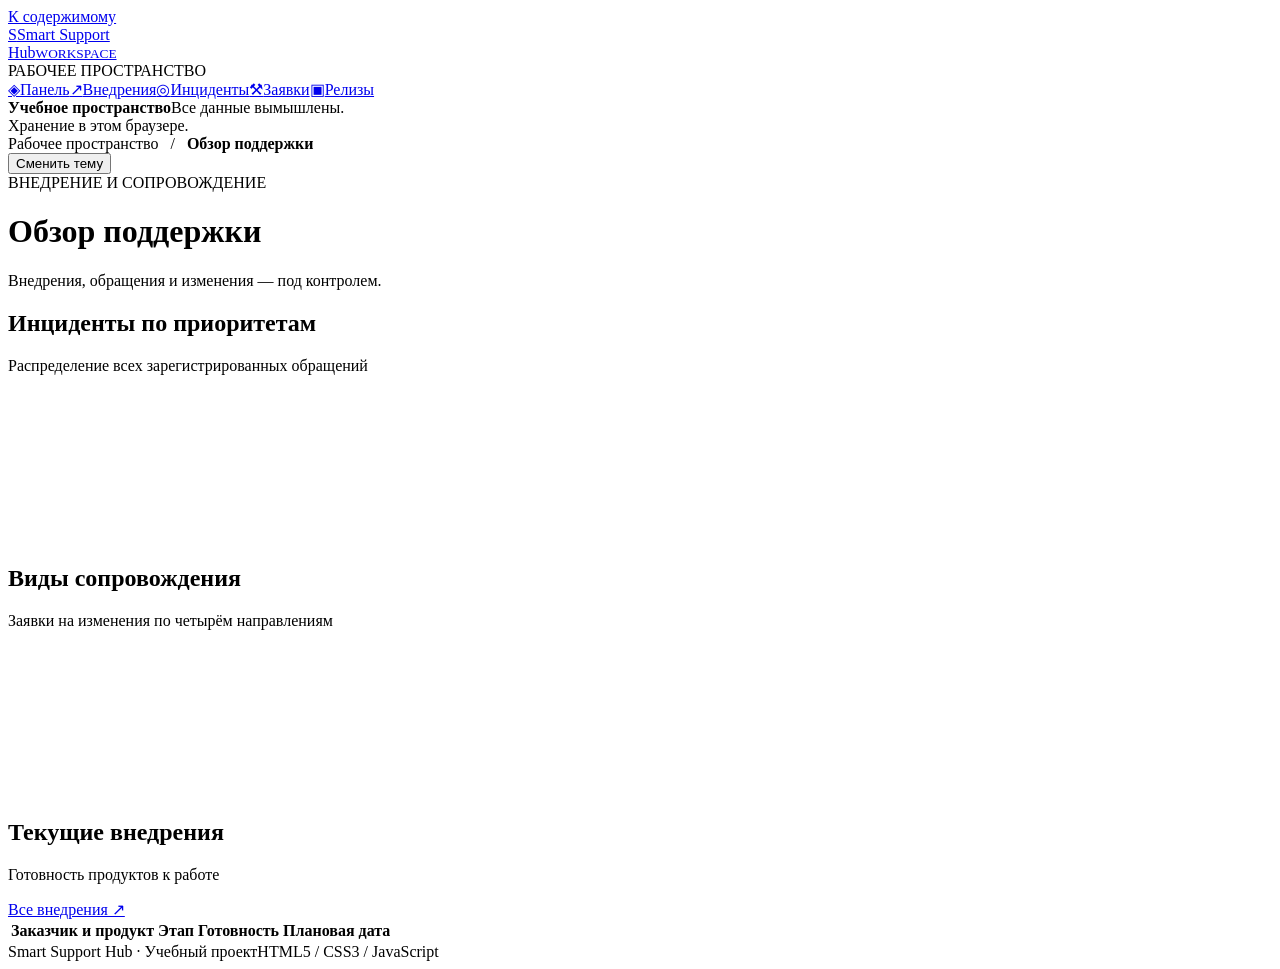
==== index.html @ b4e78810 "Create five pages, navigation and project documentation" ====
<!doctype html><html lang="ru"><head><meta charset="utf-8"><meta name="viewport" content="width=device-width,initial-scale=1"><meta name="description" content="Smart Support Hub — внедрение и сопровождение программного продукта"><title>Обзор поддержки — Smart Support Hub</title><link rel="icon" href="data:,"><link rel="stylesheet" href="assets/css/style.css"></head><body><a class="skip" href="#main">К содержимому</a><aside class="sidebar"><a class="brand" href="index.html"><span class="brand-mark">S</span><span>Smart Support<br> Hub<small>WORKSPACE</small></span></a><div class="nav-label">РАБОЧЕЕ ПРОСТРАНСТВО</div><nav class="nav" aria-label="Основная навигация"><a href="index.html" aria-current="page"><span class="nav-icon" aria-hidden="true">◈</span>Панель</a><a href="deployments.html"><span class="nav-icon" aria-hidden="true">↗</span>Внедрения</a><a href="incidents.html"><span class="nav-icon" aria-hidden="true">◎</span>Инциденты</a><a href="maintenance.html"><span class="nav-icon" aria-hidden="true">⚒</span>Заявки</a><a href="releases.html"><span class="nav-icon" aria-hidden="true">▣</span>Релизы</a></nav><div class="side-note"><strong><span class="status-dot"></span>Учебное пространство</strong>Все данные вымышлены.<br>Хранение в этом браузере.</div></aside><div class="workspace"><header class="topbar"><div class="breadcrumb">Рабочее пространство &nbsp; / &nbsp; <strong>Обзор поддержки</strong></div><div class="top-actions"><span class="version-chip" data-current-version></span><button class="theme-button" id="themeButton" type="button">Сменить тему</button></div></header><main id="main"><div class="page-heading"><div><div class="eyebrow">ВНЕДРЕНИЕ И СОПРОВОЖДЕНИЕ</div><h1>Обзор поддержки</h1><p class="muted">Внедрения, обращения и изменения — под контролем.</p></div><span class="date-label" id="today"></span></div><section class="kpis" aria-label="Основные показатели" id="kpis"></section><section class="chart-grid" aria-label="Аналитика"><article class="card chart-card"><h2>Инциденты по приоритетам</h2><p>Распределение всех зарегистрированных обращений</p><div class="chart-box"><canvas id="priorityChart" role="img" aria-label="Столбчатый график инцидентов по приоритетам"></canvas></div></article><article class="card chart-card"><h2>Виды сопровождения</h2><p>Заявки на изменения по четырём направлениям</p><div class="chart-box"><canvas id="requestChart" role="img" aria-label="Кольцевой график видов сопровождения"></canvas></div></article></section><section class="card"><div class="card-header"><div><h2>Текущие внедрения</h2><p>Готовность продуктов к работе</p></div><a class="text-link" href="deployments.html">Все внедрения ↗</a></div><div class="table-wrap"><table><thead><tr><th>Заказчик и продукт</th><th>Этап</th><th>Готовность</th><th>Плановая дата</th></tr></thead><tbody id="deploymentOverview"></tbody></table></div></section><footer class="footer"><span>Smart Support Hub · Учебный проект</span><span>HTML5 / CSS3 / JavaScript</span></footer></main></div><div id="toast" class="toast" role="status" hidden></div><script src="assets/js/data.js" defer></script><script src="assets/js/storage.js" defer></script><script src="assets/js/common.js" defer></script><script src="assets/vendor/chart.umd.js" defer></script><script src="assets/js/dashboard.js" defer></script></body></html>
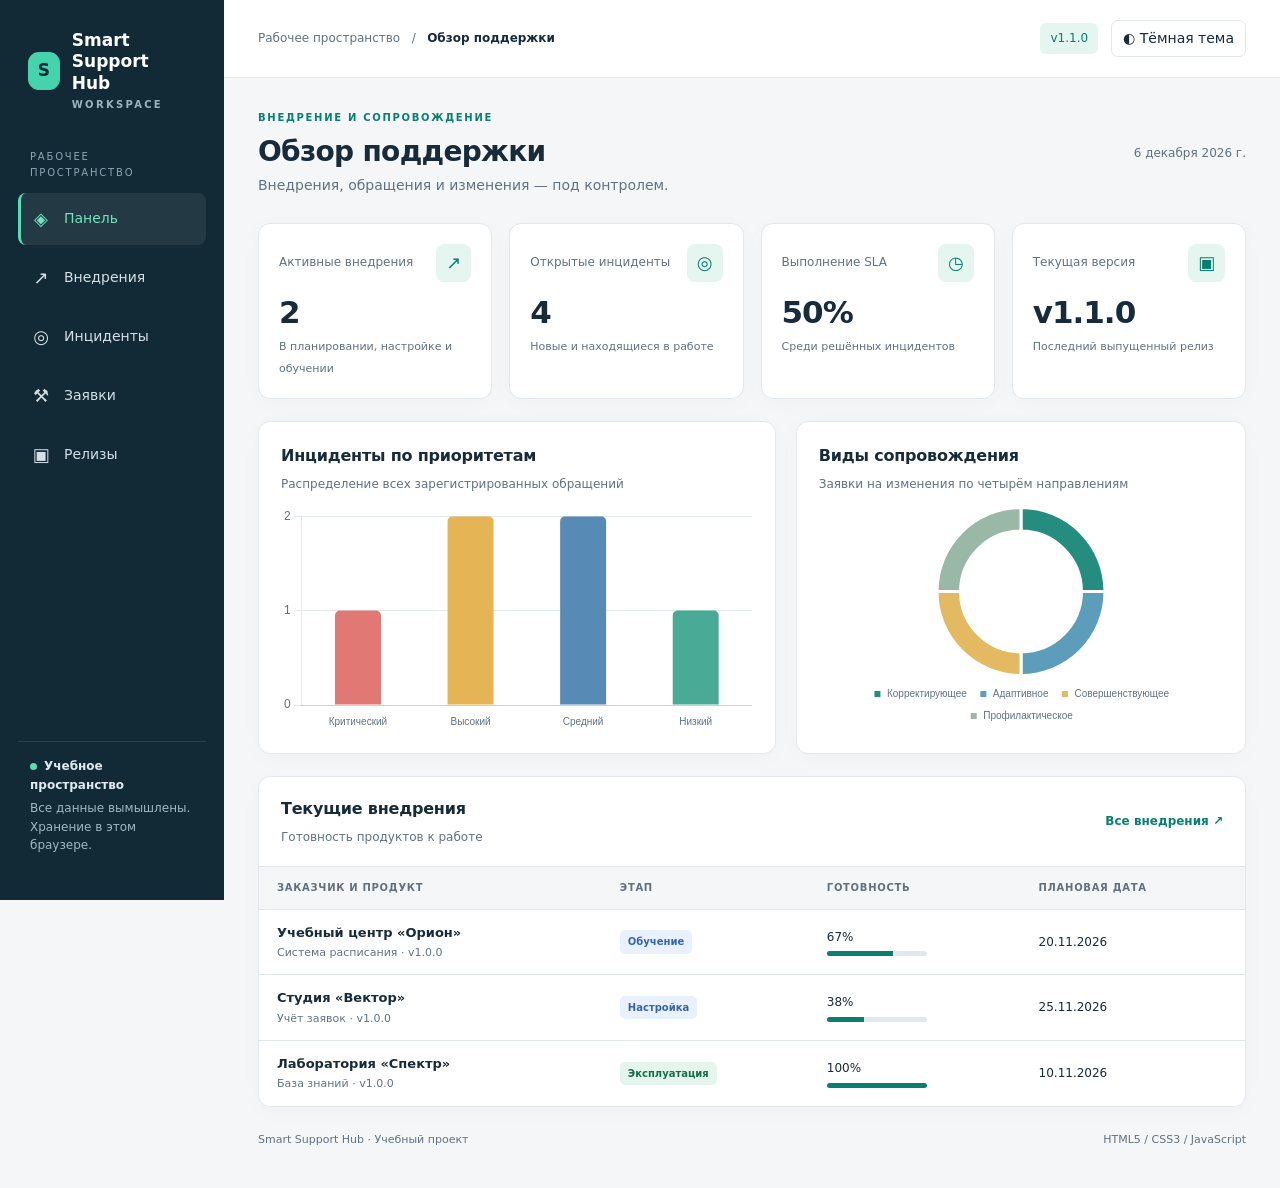
==== commit 50049c4b: "Refresh static assets after the v1.1.0 update" ====
--- a/index.html
+++ b/index.html
@@ -1 +1 @@
-<!doctype html><html lang="ru"><head><meta charset="utf-8"><meta name="viewport" content="width=device-width,initial-scale=1"><meta name="description" content="Smart Support Hub — внедрение и сопровождение программного продукта"><title>Обзор поддержки — Smart Support Hub</title><link rel="icon" href="data:,"><link rel="stylesheet" href="assets/css/style.css"></head><body><a class="skip" href="#main">К содержимому</a><aside class="sidebar"><a class="brand" href="index.html"><span class="brand-mark">S</span><span>Smart Support<br> Hub<small>WORKSPACE</small></span></a><div class="nav-label">РАБОЧЕЕ ПРОСТРАНСТВО</div><nav class="nav" aria-label="Основная навигация"><a href="index.html" aria-current="page"><span class="nav-icon" aria-hidden="true">◈</span>Панель</a><a href="deployments.html"><span class="nav-icon" aria-hidden="true">↗</span>Внедрения</a><a href="incidents.html"><span class="nav-icon" aria-hidden="true">◎</span>Инциденты</a><a href="maintenance.html"><span class="nav-icon" aria-hidden="true">⚒</span>Заявки</a><a href="releases.html"><span class="nav-icon" aria-hidden="true">▣</span>Релизы</a></nav><div class="side-note"><strong><span class="status-dot"></span>Учебное пространство</strong>Все данные вымышлены.<br>Хранение в этом браузере.</div></aside><div class="workspace"><header class="topbar"><div class="breadcrumb">Рабочее пространство &nbsp; / &nbsp; <strong>Обзор поддержки</strong></div><div class="top-actions"><span class="version-chip" data-current-version></span><button class="theme-button" id="themeButton" type="button">Сменить тему</button></div></header><main id="main"><div class="page-heading"><div><div class="eyebrow">ВНЕДРЕНИЕ И СОПРОВОЖДЕНИЕ</div><h1>Обзор поддержки</h1><p class="muted">Внедрения, обращения и изменения — под контролем.</p></div><span class="date-label" id="today"></span></div><section class="kpis" aria-label="Основные показатели" id="kpis"></section><section class="chart-grid" aria-label="Аналитика"><article class="card chart-card"><h2>Инциденты по приоритетам</h2><p>Распределение всех зарегистрированных обращений</p><div class="chart-box"><canvas id="priorityChart" role="img" aria-label="Столбчатый график инцидентов по приоритетам"></canvas></div></article><article class="card chart-card"><h2>Виды сопровождения</h2><p>Заявки на изменения по четырём направлениям</p><div class="chart-box"><canvas id="requestChart" role="img" aria-label="Кольцевой график видов сопровождения"></canvas></div></article></section><section class="card"><div class="card-header"><div><h2>Текущие внедрения</h2><p>Готовность продуктов к работе</p></div><a class="text-link" href="deployments.html">Все внедрения ↗</a></div><div class="table-wrap"><table><thead><tr><th>Заказчик и продукт</th><th>Этап</th><th>Готовность</th><th>Плановая дата</th></tr></thead><tbody id="deploymentOverview"></tbody></table></div></section><footer class="footer"><span>Smart Support Hub · Учебный проект</span><span>HTML5 / CSS3 / JavaScript</span></footer></main></div><div id="toast" class="toast" role="status" hidden></div><script src="assets/js/data.js" defer></script><script src="assets/js/storage.js" defer></script><script src="assets/js/common.js" defer></script><script src="assets/vendor/chart.umd.js" defer></script><script src="assets/js/dashboard.js" defer></script></body></html>
+<!doctype html><html lang="ru"><head><meta charset="utf-8"><meta name="viewport" content="width=device-width,initial-scale=1"><meta name="description" content="Smart Support Hub — внедрение и сопровождение программного продукта"><title>Обзор поддержки — Smart Support Hub</title><link rel="icon" href="data:,"><link rel="stylesheet" href="assets/css/style.css?v=1.1.0"></head><body><a class="skip" href="#main">К содержимому</a><aside class="sidebar"><a class="brand" href="index.html"><span class="brand-mark">S</span><span>Smart Support<br> Hub<small>WORKSPACE</small></span></a><div class="nav-label">РАБОЧЕЕ ПРОСТРАНСТВО</div><nav class="nav" aria-label="Основная навигация"><a href="index.html" aria-current="page"><span class="nav-icon" aria-hidden="true">◈</span>Панель</a><a href="deployments.html"><span class="nav-icon" aria-hidden="true">↗</span>Внедрения</a><a href="incidents.html"><span class="nav-icon" aria-hidden="true">◎</span>Инциденты</a><a href="maintenance.html"><span class="nav-icon" aria-hidden="true">⚒</span>Заявки</a><a href="releases.html"><span class="nav-icon" aria-hidden="true">▣</span>Релизы</a></nav><div class="side-note"><strong><span class="status-dot"></span>Учебное пространство</strong>Все данные вымышлены.<br>Хранение в этом браузере.</div></aside><div class="workspace"><header class="topbar"><div class="breadcrumb">Рабочее пространство &nbsp; / &nbsp; <strong>Обзор поддержки</strong></div><div class="top-actions"><span class="version-chip" data-current-version></span><button class="theme-button" id="themeButton" type="button">Сменить тему</button></div></header><main id="main"><div class="page-heading"><div><div class="eyebrow">ВНЕДРЕНИЕ И СОПРОВОЖДЕНИЕ</div><h1>Обзор поддержки</h1><p class="muted">Внедрения, обращения и изменения — под контролем.</p></div><span class="date-label" id="today"></span></div><section class="kpis" aria-label="Основные показатели" id="kpis"></section><section class="chart-grid" aria-label="Аналитика"><article class="card chart-card"><h2>Инциденты по приоритетам</h2><p>Распределение всех зарегистрированных обращений</p><div class="chart-box"><canvas id="priorityChart" role="img" aria-label="Столбчатый график инцидентов по приоритетам"></canvas></div></article><article class="card chart-card"><h2>Виды сопровождения</h2><p>Заявки на изменения по четырём направлениям</p><div class="chart-box"><canvas id="requestChart" role="img" aria-label="Кольцевой график видов сопровождения"></canvas></div></article></section><section class="card"><div class="card-header"><div><h2>Текущие внедрения</h2><p>Готовность продуктов к работе</p></div><a class="text-link" href="deployments.html">Все внедрения ↗</a></div><div class="table-wrap"><table><thead><tr><th>Заказчик и продукт</th><th>Этап</th><th>Готовность</th><th>Плановая дата</th></tr></thead><tbody id="deploymentOverview"></tbody></table></div></section><footer class="footer"><span>Smart Support Hub · Учебный проект</span><span>HTML5 / CSS3 / JavaScript</span></footer></main></div><div id="toast" class="toast" role="status" hidden></div><script src="assets/js/data.js?v=1.1.0" defer></script><script src="assets/js/storage.js?v=1.1.0" defer></script><script src="assets/js/common.js?v=1.1.0" defer></script><script src="assets/vendor/chart.umd.js?v=1.1.0" defer></script><script src="assets/js/dashboard.js?v=1.1.0" defer></script></body></html>
--- a/assets/css/style.css
+++ b/assets/css/style.css
@@ -0,0 +1,7 @@
+:root{--bg:#f4f6f8;--card:#fff;--text:#172b3a;--muted:#617181;--line:#e2e8ee;--accent:#087f70;--soft:#e5f5ef;--sidebar:#122a36;--shadow:0 4px 24px #14293506;color-scheme:light}
+:root[data-theme=dark]{--bg:#10212b;--card:#172e3a;--text:#edf4f8;--muted:#a7bac6;--line:#2c4654;--accent:#70dfc5;--soft:#21453f;--sidebar:#0a1a23;--shadow:none;color-scheme:dark}
+*{box-sizing:border-box}body{margin:0;background:var(--bg);color:var(--text);font:14px/1.55 'DejaVu Sans','Segoe UI',Arial,sans-serif}a{color:inherit}button,input,select,textarea{font:inherit}button,a,input,select,textarea{outline-offset:4px}button{cursor:pointer}button:focus-visible,a:focus-visible{outline:3px solid #37bcaa}button:disabled{opacity:.5;cursor:default}.skip{position:absolute;left:260px;top:-60px;background:var(--card);padding:12px;z-index:99}.skip:focus{top:8px}.sidebar{width:224px;position:fixed;inset:0 auto 0 0;background:var(--sidebar);color:#d4e0e5;padding:30px 18px;display:flex;flex-direction:column;z-index:4}.brand{text-decoration:none;display:flex;gap:12px;align-items:center;color:#fff;font-weight:750;font-size:17px;line-height:1.25;padding:0 10px 30px}.brand-mark{display:grid;place-items:center;background:#44d3ad;color:#122a36;width:36px;height:38px;border-radius:11px;font-weight:800}.brand small{display:block;font-size:10px;color:#9bb3bf;letter-spacing:2.3px;margin-top:5px}.nav-label{font-size:10px;letter-spacing:1.8px;color:#8ba6b5;margin:8px 12px 13px}.nav{display:grid;gap:7px}.nav a{text-decoration:none;padding:12px;border-radius:8px;display:flex;align-items:center;gap:12px;font-size:14px}.nav a:hover{background:#ffffff0a}.nav a[aria-current=page]{background:#ffffff12;color:#72e2bf;border-left:3px solid #59dbb5;padding-left:9px}.nav-icon{width:22px;text-align:center;font-size:18px}.side-note{margin-top:auto;padding:15px 12px;border-top:1px solid #ffffff1a;font-size:12px;color:#a1b8c4}.side-note strong{display:block;color:#e0eaf0;margin-bottom:5px}.status-dot{display:inline-block;width:7px;height:7px;background:#5edcaf;border-radius:50%;margin-right:7px}.workspace{margin-left:224px;min-width:0}.topbar{height:78px;padding:0 34px;display:flex;justify-content:space-between;align-items:center;background:var(--card);border-bottom:1px solid var(--line);gap:12px}.breadcrumb{color:var(--muted);font-size:12px}.breadcrumb strong{color:var(--text);font-weight:600}.top-actions{display:flex;align-items:center;gap:13px}.version-chip{font-size:12px;color:var(--accent);background:var(--soft);padding:6px 10px;border-radius:6px}.theme-button{background:transparent;border:1px solid var(--line);color:var(--text);padding:7px 11px;border-radius:7px}main{max-width:1600px;margin:auto;padding:32px 34px 40px}h1{font-size:28px;letter-spacing:-.7px;margin:2px 0 7px;line-height:1.2}h2{font-size:16px;margin:0 0 6px;letter-spacing:-.2px}h3{font-size:15px;margin:0 0 6px}p{margin:0 0 12px}.muted{color:var(--muted)}.eyebrow{font-size:10px;letter-spacing:1.7px;text-transform:uppercase;color:var(--accent);font-weight:700;margin-bottom:9px}.page-heading{display:flex;justify-content:space-between;align-items:center;gap:16px;margin-bottom:26px}.page-heading p{margin:0}.date-label{color:var(--muted);font-size:12px}.kpis{display:grid;grid-template-columns:repeat(4,minmax(0,1fr));gap:17px;margin-bottom:22px}.card{background:var(--card);border:1px solid var(--line);border-radius:12px;box-shadow:var(--shadow)}.kpi{padding:20px}.kpi-top{display:flex;justify-content:space-between;align-items:center;color:var(--muted);font-size:12px}.kpi-icon{color:var(--accent);background:var(--soft);border-radius:8px;padding:5px 10px;font-size:18px}.kpi-value{display:block;font-size:31px;letter-spacing:-1px;font-weight:720;margin:10px 0 3px;line-height:1.3}.kpi small{font-size:11px;color:var(--muted)}.chart-grid{display:grid;grid-template-columns:1.15fr 1fr;gap:20px;margin-bottom:22px}.chart-card{padding:22px}.chart-card p{font-size:12px;color:var(--muted)}.chart-box{height:225px;position:relative}.card-header{display:flex;justify-content:space-between;align-items:center;gap:10px;padding:20px 22px;border-bottom:1px solid var(--line)}.card-header p{margin:0;font-size:12px;color:var(--muted)}.text-link{font-size:12px;color:var(--accent);text-decoration:none;font-weight:650}.table-wrap{overflow-x:auto;max-width:100%;border-radius:0 0 12px 12px}table{width:100%;border-collapse:collapse;white-space:nowrap}th{background:var(--bg);color:var(--muted);font-size:10px;letter-spacing:.7px;text-transform:uppercase;font-weight:650;text-align:left}td,th{padding:13px 18px;border-bottom:1px solid var(--line);vertical-align:middle}tbody tr:last-child td{border-bottom:0}td{font-size:12px}.title-cell{min-width:200px;max-width:300px;white-space:normal}.title-cell strong{display:block;font-size:13px;font-weight:600}.title-cell small{color:var(--muted);font-size:11px}.badge{display:inline-block;border-radius:5px;padding:4px 8px;font-size:10px;font-weight:650;background:#e9edf2;color:#536779}.badge.green{background:#e4f5ed;color:#176d4b}.badge.red{background:#fff0ef;color:#b33b37}.badge.amber{background:#fff5dc;color:#8c6414}.badge.blue{background:#e9f1ff;color:#3566ab}:root[data-theme=dark] .badge{filter:brightness(.8) saturate(.8)}.progress{width:100px;height:5px;background:var(--line);border-radius:5px;margin-top:5px;overflow:hidden}.progress>i{display:block;height:100%;background:var(--accent)}.form-card{padding:22px;margin:0 0 22px}.form-grid{display:grid;grid-template-columns:repeat(3,minmax(0,1fr));gap:14px;margin-top:16px}.field{display:grid;gap:6px;align-content:start;min-width:0}.field label{font-size:12px;color:var(--muted);font-weight:600}.field input,.field select,.field textarea,.filters input,.filters select,td select{border:1px solid var(--line);background:var(--card);color:var(--text);padding:9px 11px;border-radius:7px;width:100%;min-width:0}.field textarea{min-height:80px;resize:vertical}.wide{grid-column:span 2}.form-footer{margin-top:18px;display:flex;align-items:center;gap:15px}.button{border:0;border-radius:7px;background:var(--accent);color:var(--card);font-weight:650;padding:10px 16px;font-size:12px;text-decoration:none;display:inline-block}.button.secondary{border:1px solid var(--line);background:var(--card);color:var(--text)}.button.small{padding:6px 10px;font-size:11px}.error{color:#ba3b36;font-size:12px}.notice{border:1px solid var(--line);border-left:3px solid var(--accent);background:var(--card);padding:13px 16px;border-radius:8px;font-size:12px;color:var(--muted);margin:0 0 20px}.filters{display:flex;align-items:center;gap:12px;flex-wrap:wrap;margin-bottom:16px}.filters label{font-size:12px;color:var(--muted)}.filters select{width:auto}.filters input{width:260px}.release-list{display:grid;gap:17px}.release{padding:22px;display:grid;grid-template-columns:150px 1fr;gap:24px}.release .version{font-size:24px;letter-spacing:-.5px;font-weight:700}.release ul{padding-left:18px;margin:10px 0 0;color:var(--muted)}.release li{margin:6px 0}.release-date{color:var(--muted);font-size:12px;margin:6px 0}.empty{text-align:center;padding:35px;color:var(--muted)}.toast{position:fixed;bottom:22px;right:22px;z-index:20;background:var(--sidebar);color:#fff;box-shadow:0 5px 30px #0003;padding:13px 20px;border-radius:8px;max-width:calc(100vw - 30px)}.footer{font-size:11px;color:var(--muted);margin-top:24px;display:flex;gap:12px;justify-content:space-between}.sla-date{display:block;color:var(--muted);font-size:10px;margin-top:5px}.semver{display:flex;align-items:center;gap:16px;flex-wrap:wrap}.semver output{font-size:25px;font-weight:700;color:var(--accent)}.semver select{padding:9px;border:1px solid var(--line);border-radius:6px;background:var(--card);color:var(--text)}
+@media(max-width:1100px){.sidebar{width:192px}.workspace{margin-left:192px}main{padding:25px 22px}.topbar{padding:0 22px}.kpis{grid-template-columns:repeat(2,minmax(0,1fr))}.chart-grid{grid-template-columns:1fr 1fr}.form-grid{grid-template-columns:repeat(2,minmax(0,1fr))}}
+@media(max-width:700px){.sidebar{position:static;width:100%;padding:16px}.brand{padding:0 0 14px;font-size:15px}.brand small{display:none}.brand br{display:none}.brand-mark{width:30px;height:30px}.nav-label,.side-note{display:none}.nav{display:flex;gap:4px;flex-wrap:wrap}.nav a{font-size:11px;padding:7px 9px;gap:4px}.nav a[aria-current=page]{border-left:0;border-bottom:2px solid #59dbb5;padding:7px 9px}.nav-icon{font-size:14px;width:16px}.workspace{margin-left:0}.topbar{height:auto;min-height:60px;padding:12px 16px;flex-wrap:wrap}.breadcrumb{font-size:11px}.top-actions{gap:8px}.theme-button{font-size:11px}main{padding:24px 16px}h1{font-size:24px}.page-heading{align-items:flex-start}.date-label{display:none}.kpis{gap:10px}.kpi{padding:15px}.kpi-top{font-size:11px}.kpi-value{font-size:27px}.kpi-icon{display:none}.chart-grid{grid-template-columns:1fr;gap:15px}.chart-card{padding:18px}.chart-box{height:215px}.form-grid{grid-template-columns:1fr}.wide{grid-column:auto}.form-card{padding:18px}.form-footer{align-items:flex-start;flex-direction:column}.release{grid-template-columns:1fr;gap:10px}.filters{align-items:stretch}.filters input{width:100%}.footer{flex-direction:column;gap:3px}.skip{left:15px}.card-header{padding:18px}.notice{font-size:11px}}
+.card,.chart-box{min-width:0}
+@media(min-width:701px) and (max-width:1000px){.chart-grid{grid-template-columns:minmax(0,1fr)}.topbar{height:auto;min-height:78px;flex-wrap:wrap;padding:14px 22px}.page-heading{flex-wrap:wrap}.date-label{display:none}}
